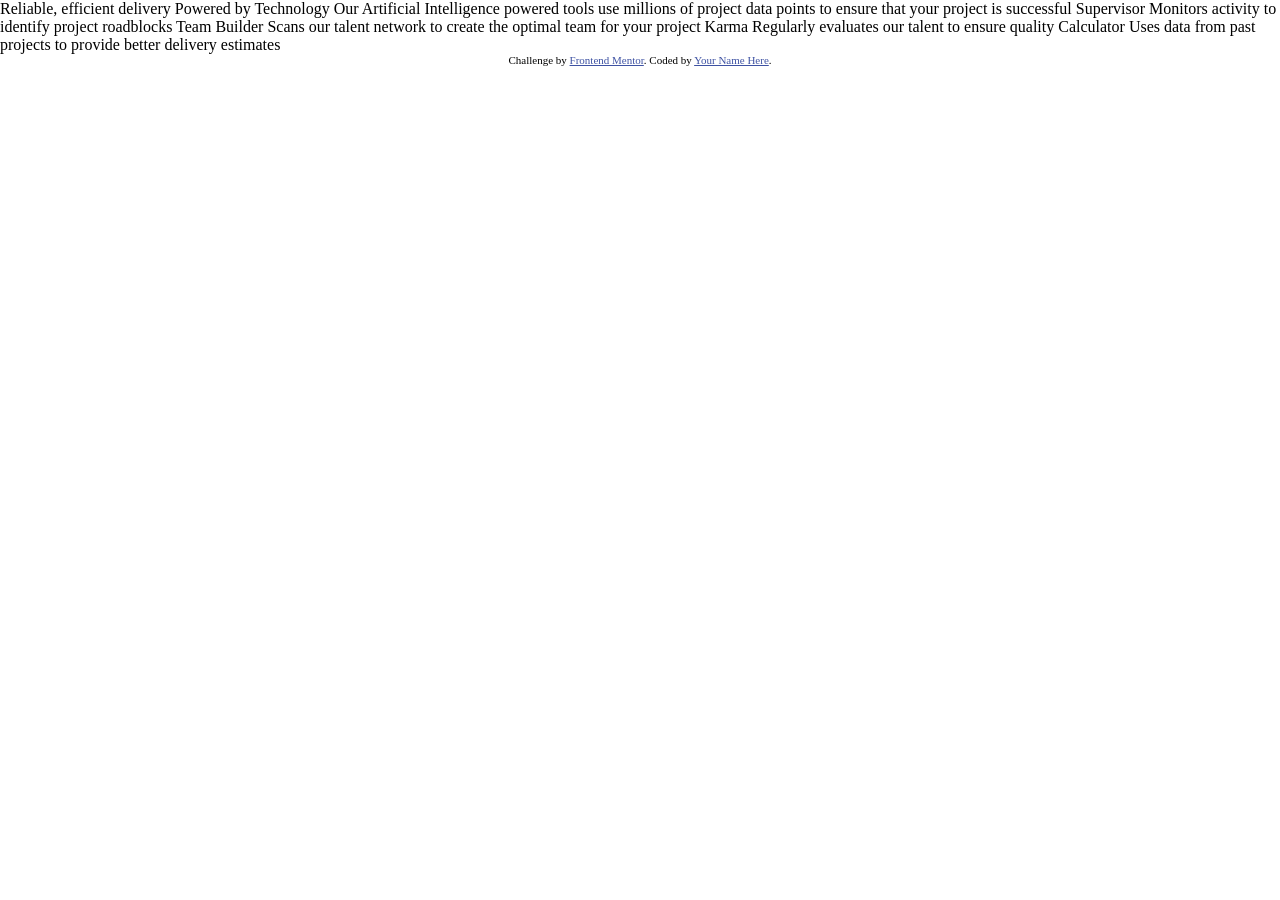
==== four-card-feature-section-master/index.html @ 34fd2284 "Starting" ====
<!DOCTYPE html>
<html lang="en">
<head>
  <meta charset="UTF-8">
  <meta name="viewport" content="width=device-width, initial-scale=1.0"> <!-- displays site properly based on user's device -->

  <link rel="icon" type="image/png" sizes="32x32" href="./images/favicon-32x32.png">
  <link rel="stylesheet" href="./Styles/style.css">

  <!-- Feel free to remove these styles or customise in your own stylesheet 👍 -->
  <style>
    .attribution { font-size: 11px; text-align: center; }
    .attribution a { color: hsl(228, 45%, 44%); }
  </style>
</head>
<body>
  
  Reliable, efficient delivery
  Powered by Technology

  Our Artificial Intelligence powered tools use millions of project data points 
  to ensure that your project is successful

  Supervisor
  Monitors activity to identify project roadblocks

  Team Builder
  Scans our talent network to create the optimal team for your project

  Karma
  Regularly evaluates our talent to ensure quality

  Calculator
  Uses data from past projects to provide better delivery estimates

  
  <footer>
    <p class="attribution">
      Challenge by <a href="https://www.frontendmentor.io?ref=challenge" target="_blank">Frontend Mentor</a>. 
      Coded by <a href="#">Your Name Here</a>.
    </p>
  </footer>
</body>
</html>
---- four-card-feature-section-master/Styles/style.css ----
*,
*::before,
*::after {
  -webkit-box-sizing: border-box;
          box-sizing: border-box;
  padding: 0;
  margin: 0;
}
/*# sourceMappingURL=style.css.map */
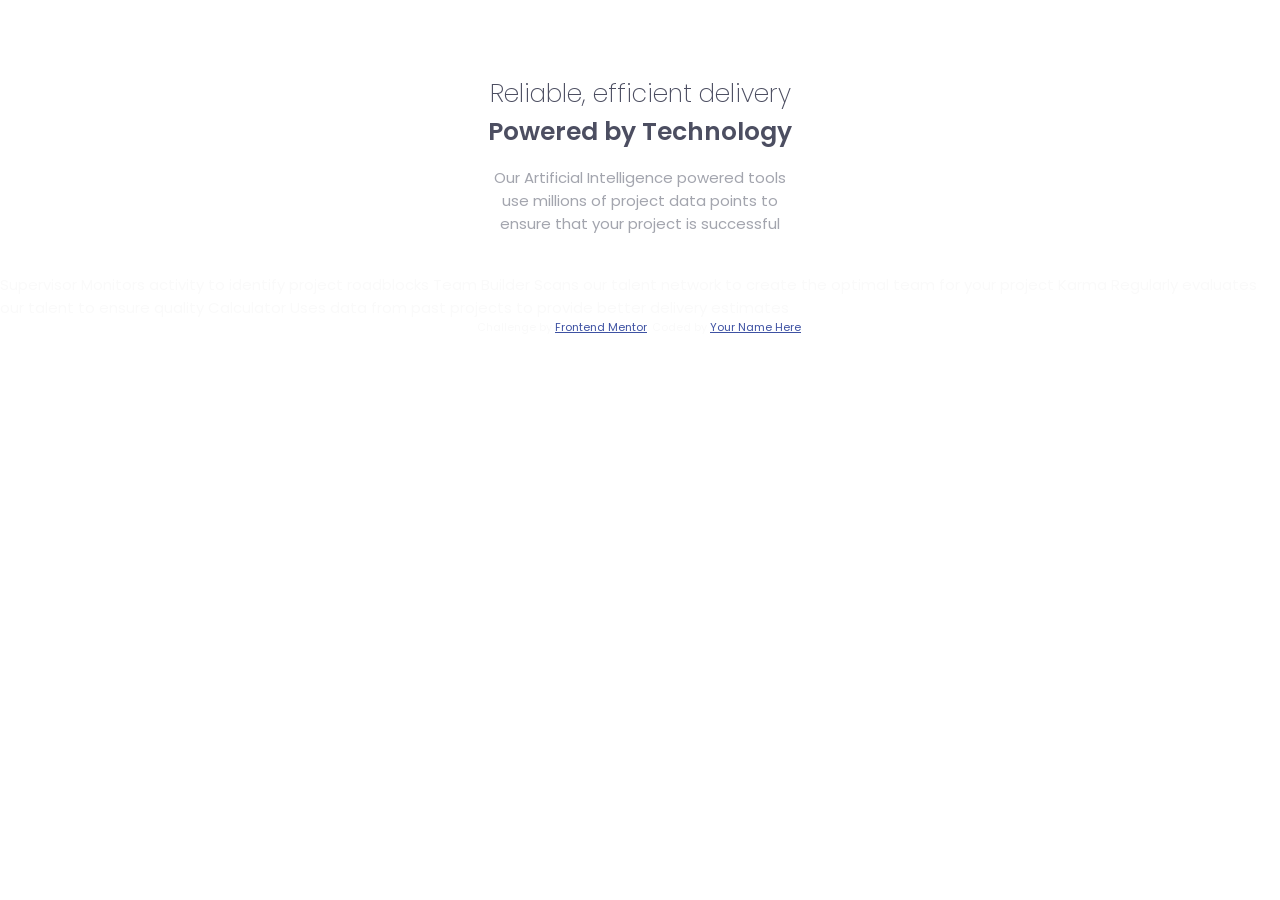
==== commit 39113df0: "Setting up utilities and the header" ====
--- a/four-card-feature-section-master/index.html
+++ b/four-card-feature-section-master/index.html
@@ -14,13 +14,13 @@
   </style>
 </head>
 <body>
-  
-  Reliable, efficient delivery
-  Powered by Technology
+  <header>
+    <h1 class="center weight-small">Reliable, efficient delivery</h1>
+    <h1 class="center weight-bold">Powered by Technology</h1>
 
-  Our Artificial Intelligence powered tools use millions of project data points 
-  to ensure that your project is successful
-
+    <p class="center weight-normal">Our Artificial Intelligence powered tools use millions of project data points 
+    to ensure that your project is successful</p>
+  </header>
   Supervisor
   Monitors activity to identify project roadblocks
 
--- a/four-card-feature-section-master/Styles/style.css
+++ b/four-card-feature-section-master/Styles/style.css
@@ -1,3 +1,26 @@
+@import url("https://fonts.googleapis.com/css2?family=Poppins:wght@200;400;600&display=swap");
+/* Primary */
+/* Neutral */
+/* Font-Weight */
+/* Font-family */
+header {
+  max-width: 375px;
+  width: 100%;
+  padding: 1.5em;
+  padding-top: 5em;
+  margin: auto;
+}
+
+header h1 {
+  font-size: 25px;
+  color: #4c4e61;
+}
+
+header p {
+  color: #a3a5ae;
+  padding: 1em;
+}
+
 *,
 *::before,
 *::after {
@@ -6,4 +29,26 @@
   padding: 0;
   margin: 0;
 }
+
+body {
+  font-size: 15px;
+  font-family: "Poppins", sans-serif;
+  color: #fafafa;
+}
+
+.center {
+  text-align: center;
+}
+
+.weight-small {
+  font-weight: 200;
+}
+
+.weight-normal {
+  font-weight: 400;
+}
+
+.weight-bold {
+  font-weight: 600;
+}
 /*# sourceMappingURL=style.css.map */
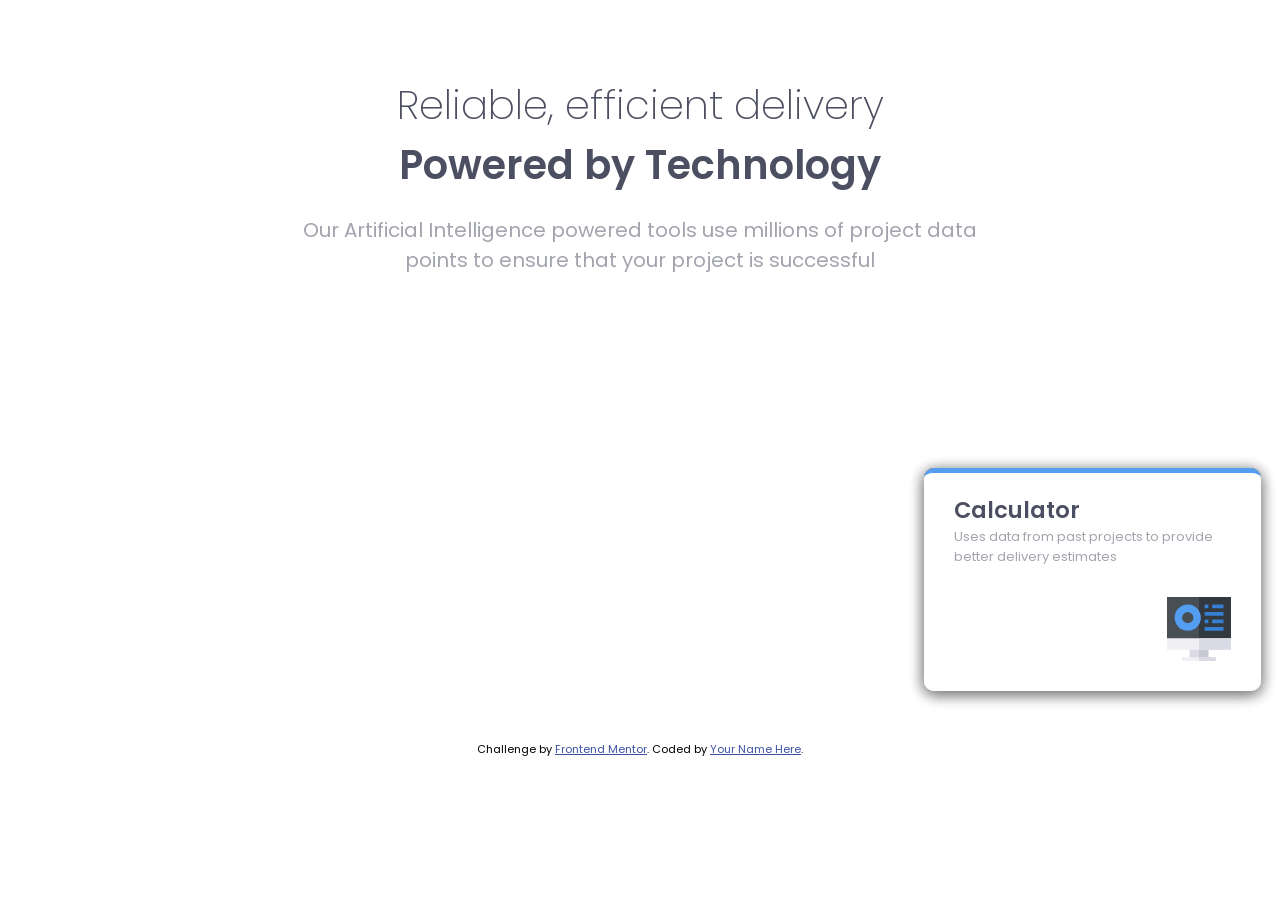
==== commit 1631dfa7: "Finishing mobile version" ====
--- a/four-card-feature-section-master/index.html
+++ b/four-card-feature-section-master/index.html
@@ -21,18 +21,36 @@
     <p class="center weight-normal">Our Artificial Intelligence powered tools use millions of project data points 
     to ensure that your project is successful</p>
   </header>
-  Supervisor
-  Monitors activity to identify project roadblocks
-
-  Team Builder
-  Scans our talent network to create the optimal team for your project
-
-  Karma
-  Regularly evaluates our talent to ensure quality
-
-  Calculator
-  Uses data from past projects to provide better delivery estimates
-
+  <main>
+    <section class="Supervisor">
+      <h2 class="weight-bold">Supervisor</h2>
+      <p>Monitors activity to identify project roadblocks</p>
+      <div class="img">
+        <img src="images\icon-supervisor.svg" alt="">
+      </div>
+    </section>
+    <section class="Team-Builder">
+      <h2 class="weight-bold">Team Builder</h2>
+      <p>Scans our talent network to create the optimal team for your project</p>
+      <div class="img">
+        <img src="images\icon-team-builder.svg" alt="">
+      </div>
+    </section>
+    <section class="Karma">
+      <h2 class="weight-bold">Karma</h2>
+      <p>Regularly evaluates our talent to ensure quality</p>
+      <div class="img">
+        <img src="images\icon-karma.svg" alt="">
+      </div>
+    </section>
+    <section class="Calculator">
+      <h2 class="weight-bold">Calculator</h2>
+      <p>Uses data from past projects to provide better delivery estimates</p>
+      <div class="img">
+        <img src="images\icon-calculator.svg" alt="">
+      </div>
+    </section>
+  </main>
   
   <footer>
     <p class="attribution">
@@ -40,5 +58,6 @@
       Coded by <a href="#">Your Name Here</a>.
     </p>
   </footer>
+  
 </body>
 </html>
--- a/four-card-feature-section-master/Styles/style.css
+++ b/four-card-feature-section-master/Styles/style.css
@@ -3,6 +3,7 @@
 /* Neutral */
 /* Font-Weight */
 /* Font-family */
+/* Mixin */
 header {
   max-width: 375px;
   width: 100%;
@@ -21,6 +22,83 @@
   padding: 1em;
 }
 
+@media only screen and (min-width: 800px) {
+  header {
+    max-width: 800px;
+  }
+  header h1 {
+    font-size: 40px;
+  }
+  header p {
+    font-size: 20px;
+  }
+}
+
+main {
+  display: -ms-grid;
+  display: grid;
+  -ms-grid-columns: 1fr;
+      grid-template-columns: 1fr;
+  -ms-grid-rows: 1fr 1fr 1fr 1fr;
+      grid-template-rows: 1fr 1fr 1fr 1fr;
+  grid-row-gap: 20px;
+  padding-bottom: 50px;
+  padding-top: 50px;
+}
+
+section {
+  width: 90%;
+  max-width: 375px;
+  background-color: white;
+  -webkit-box-shadow: 0px 3px 15px rgba(0, 0, 0, 0.2);
+          box-shadow: 0px 3px 15px rgba(0, 0, 0, 0.2);
+  margin: 0 auto;
+  padding: 20px 30px 30px;
+  border-radius: 10px;
+}
+
+section h2 {
+  color: #4c4e61;
+}
+
+section p {
+  color: #a3a5ae;
+  font-size: 13px;
+}
+
+section .img {
+  margin-top: 30px;
+  display: -webkit-box;
+  display: -ms-flexbox;
+  display: flex;
+  -webkit-box-pack: end;
+      -ms-flex-pack: end;
+          justify-content: flex-end;
+  -webkit-box-align: center;
+      -ms-flex-align: center;
+          align-items: center;
+}
+
+.Supervisor {
+  border-top: 5px #45d3d3 solid;
+  grid-area: Supervisor;
+}
+
+.Team-Builder {
+  border-top: 5px #ea5353 solid;
+  grid-area: TeamBuilder;
+}
+
+.Karma {
+  border-top: 5px #fcaf4a solid;
+  grid-area: Karma;
+}
+
+.Calculator {
+  border-top: 5px #549ef2 solid;
+  grid-area: Calculator;
+}
+
 *,
 *::before,
 *::after {
@@ -33,7 +111,6 @@
 body {
   font-size: 15px;
   font-family: "Poppins", sans-serif;
-  color: #fafafa;
 }
 
 .center {
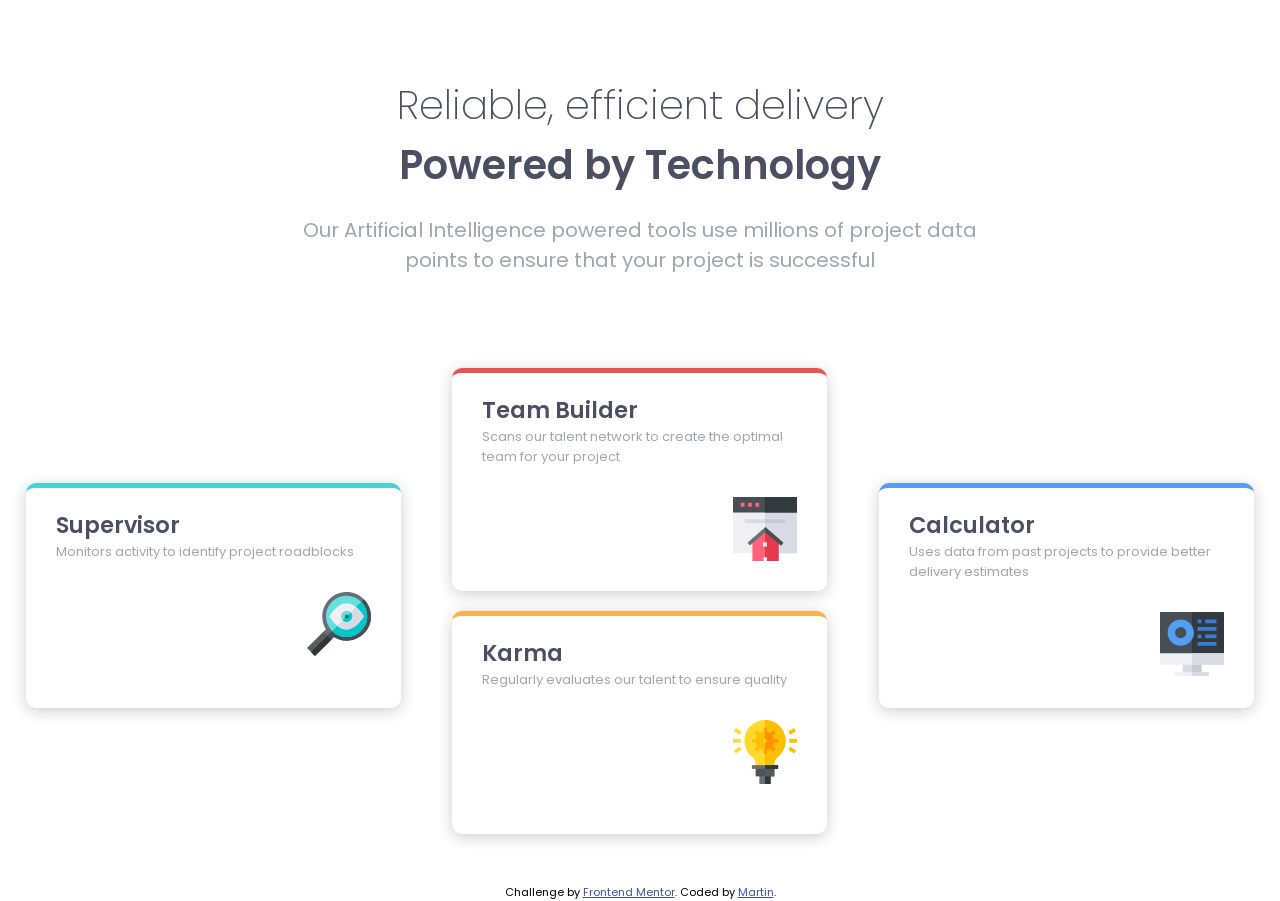
==== commit d63eb16d: "Finished" ====
--- a/four-card-feature-section-master/index.html
+++ b/four-card-feature-section-master/index.html
@@ -55,7 +55,7 @@
   <footer>
     <p class="attribution">
       Challenge by <a href="https://www.frontendmentor.io?ref=challenge" target="_blank">Frontend Mentor</a>. 
-      Coded by <a href="#">Your Name Here</a>.
+      Coded by <a href="https://www.frontendmentor.io/profile/Martin4124">Martin</a>.
     </p>
   </footer>
   
--- a/four-card-feature-section-master/Styles/style.css
+++ b/four-card-feature-section-master/Styles/style.css
@@ -44,6 +44,23 @@
   grid-row-gap: 20px;
   padding-bottom: 50px;
   padding-top: 50px;
+      grid-template-areas: "Supervisor"+ "TeamBuilder"+ "Karma"+ "Calculator";
+  max-width: 1300px;
+  margin: 0 auto;
+}
+
+@media only screen and (min-width: 900px) {
+  main {
+    -ms-grid-columns: 1fr 1fr 1fr;
+        grid-template-columns: 1fr 1fr 1fr;
+    -ms-grid-rows: 1fr 1fr;
+        grid-template-rows: 1fr 1fr;
+        grid-template-areas: "Supervisor TeamBuilder Calculator"+ " Supervisor Karma Calculator";
+  }
 }
 
 section {
@@ -81,22 +98,47 @@
 
 .Supervisor {
   border-top: 5px #45d3d3 solid;
+  -ms-grid-row: 1;
+  -ms-grid-column: 1;
   grid-area: Supervisor;
+  max-height: 225px;
 }
 
 .Team-Builder {
   border-top: 5px #ea5353 solid;
+  -ms-grid-row: 2;
+  -ms-grid-column: 1;
   grid-area: TeamBuilder;
+  max-height: 225px;
 }
 
 .Karma {
   border-top: 5px #fcaf4a solid;
+  -ms-grid-row: 3;
+  -ms-grid-column: 1;
   grid-area: Karma;
+  max-height: 225px;
 }
 
 .Calculator {
   border-top: 5px #549ef2 solid;
+  -ms-grid-row: 4;
+  -ms-grid-column: 1;
   grid-area: Calculator;
+  max-height: 225px;
+}
+
+@media only screen and (min-width: 900px) {
+  .Calculator {
+    max-height: 225px;
+    position: relative;
+    top: 115px;
+  }
+  .Supervisor {
+    max-height: 225px;
+    position: relative;
+    top: 115px;
+  }
 }
 
 *,
